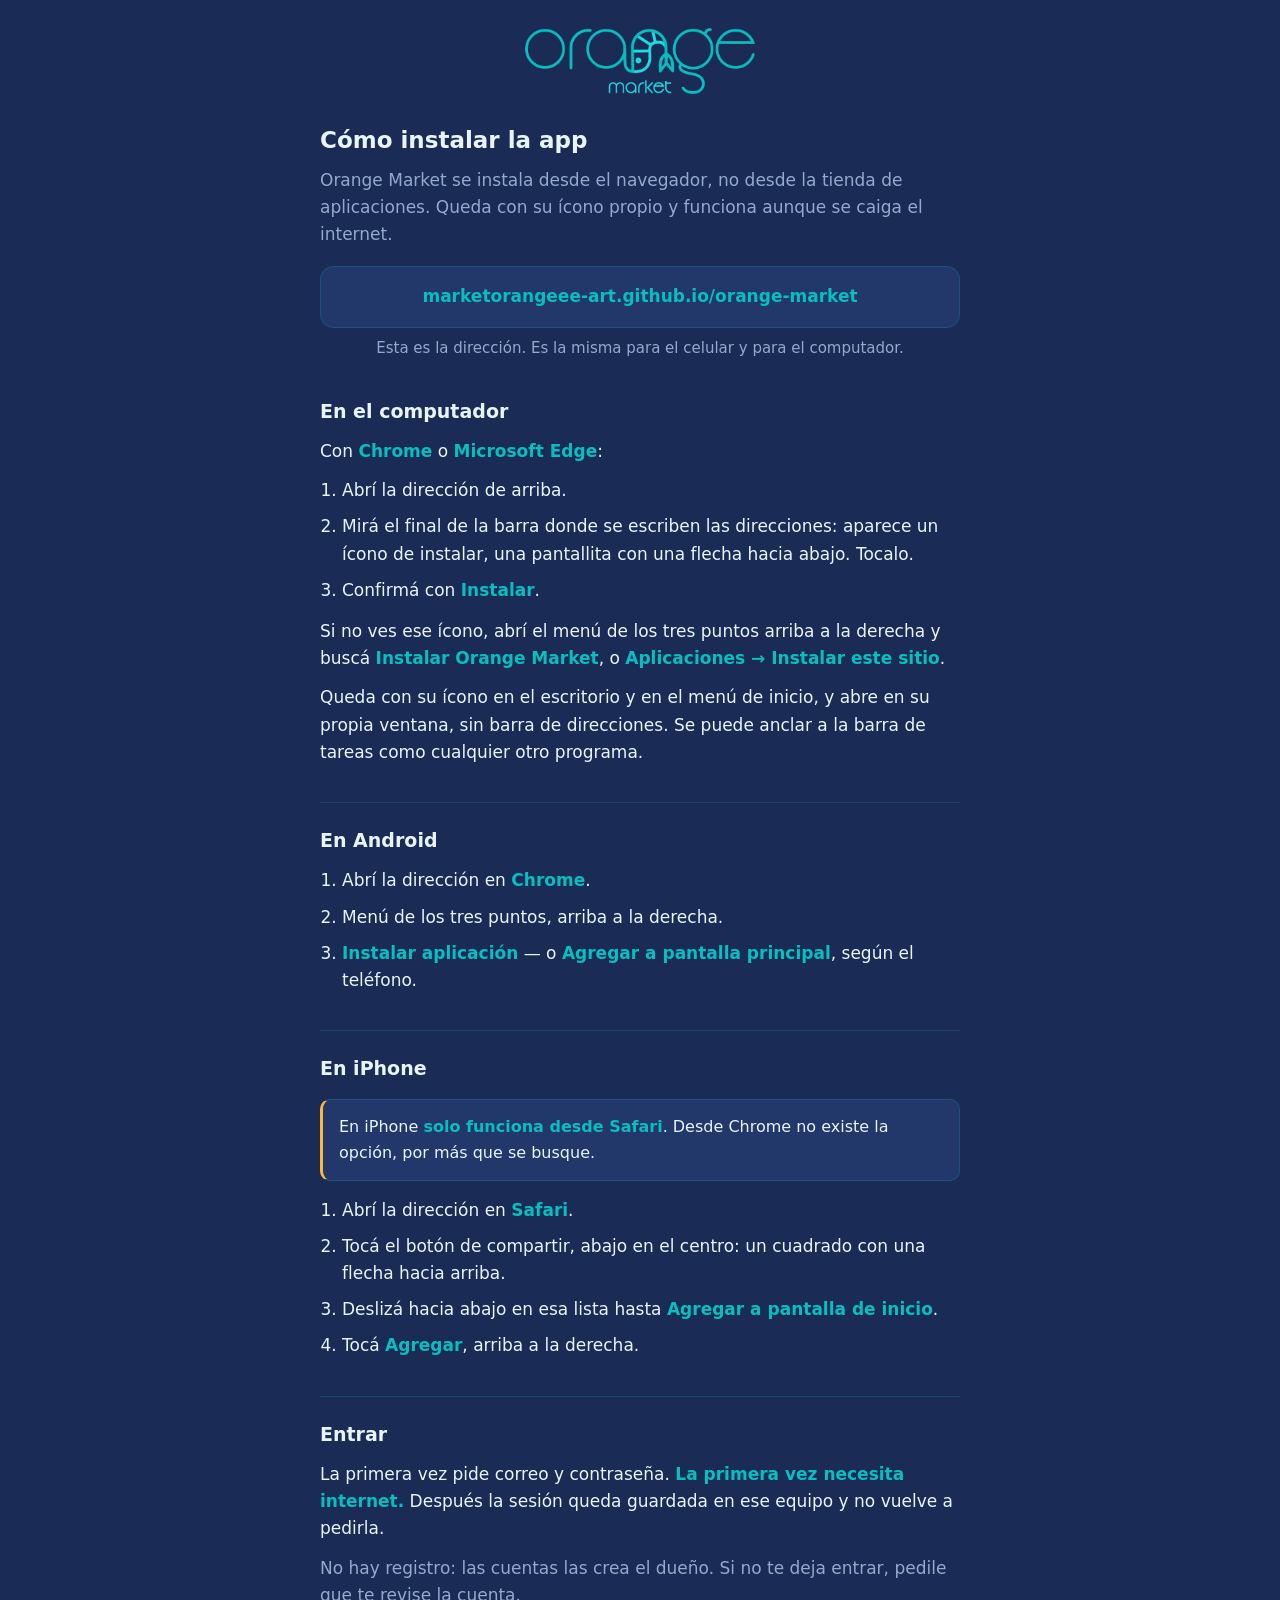
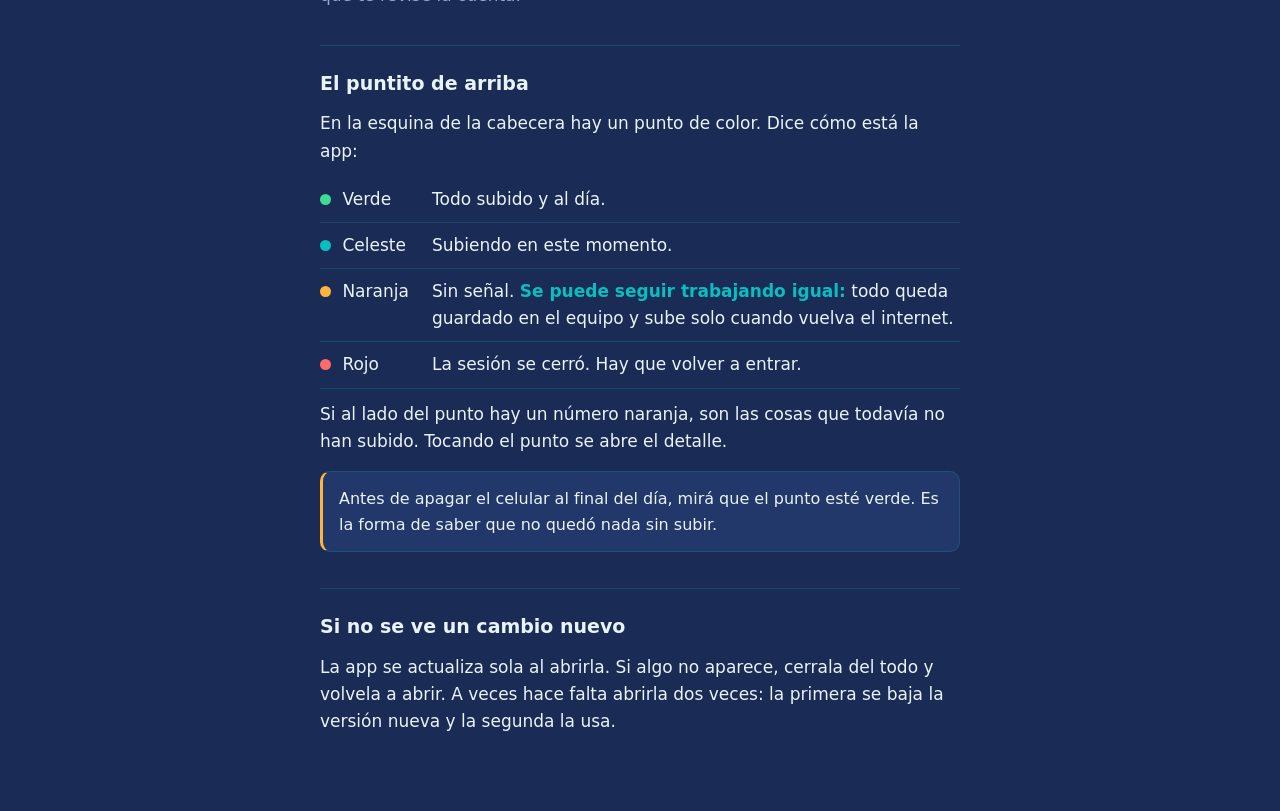
==== guia.html @ 45c885ec "Guia de instalacion, y el SDK de Supabase al repositorio El SDK se bajaba de un CDN. Ahora vive en j" ====
<!doctype html>
<html lang="es-CO">
<head>
<meta charset="utf-8">
<meta name="viewport" content="width=device-width, initial-scale=1, viewport-fit=cover">
<title>Orange Market · Cómo instalar la app</title>
<meta name="theme-color" content="#1a2b56">
<link rel="icon" href="assets/icono-192.png">
<style>
  :root {
    --fondo: #1a2b56;
    --fondo-2: #22376a;
    --linea: rgba(8, 190, 191, .20);
    --marca: #08bebf;
    --texto: #e8f4f8;
    --texto-2: #93aacb;
    --alerta: #ffb53d;
  }

  * { box-sizing: border-box; margin: 0; padding: 0; }

  body {
    background: var(--fondo);
    color: var(--texto);
    font: 17px/1.6 system-ui, -apple-system, "Segoe UI", Roboto, sans-serif;
    padding: 28px 18px 64px;
  }

  main { max-width: 640px; margin: 0 auto; }

  .logo { width: 100%; max-width: 230px; display: block; margin: 0 auto 28px; }

  h1 { font-size: 23px; margin-bottom: 8px; }
  h2 {
    font-size: 19px;
    margin: 36px 0 12px;
    padding-top: 22px;
    border-top: 1px solid var(--linea);
  }
  h2:first-of-type { border-top: 0; padding-top: 0; }

  p { margin-bottom: 12px; }
  .tenue { color: var(--texto-2); }

  .direccion {
    display: block;
    background: var(--fondo-2);
    border: 1px solid var(--linea);
    border-radius: 14px;
    padding: 16px;
    margin: 18px 0 8px;
    color: var(--marca);
    font-weight: 700;
    font-size: 17px;
    text-align: center;
    word-break: break-all;
    text-decoration: none;
  }

  ol { margin: 0 0 14px 22px; }
  li { margin-bottom: 9px; }

  .nota {
    background: var(--fondo-2);
    border: 1px solid var(--linea);
    border-left: 3px solid var(--alerta);
    border-radius: 10px;
    padding: 14px 16px;
    margin: 16px 0;
    font-size: 16px;
  }

  .punto {
    display: inline-block;
    width: 11px;
    height: 11px;
    border-radius: 50%;
    margin-right: 6px;
    vertical-align: baseline;
  }

  table { width: 100%; border-collapse: collapse; margin: 12px 0; }
  td { padding: 9px 0; border-bottom: 1px solid var(--linea); vertical-align: top; }
  td:first-child { width: 112px; white-space: nowrap; }

  b { color: var(--marca); }
</style>
</head>
<body>
<main>

  <img class="logo" src="assets/logo.png" alt="Orange Market">

  <h1>Cómo instalar la app</h1>
  <p class="tenue">
    Orange Market se instala desde el navegador, no desde la tienda de
    aplicaciones. Queda con su ícono propio y funciona aunque se caiga el
    internet.
  </p>

  <a class="direccion" href="https://marketorangeee-art.github.io/orange-market/">
    marketorangeee-art.github.io/orange-market
  </a>
  <p class="tenue" style="text-align:center;font-size:15px">
    Esta es la dirección. Es la misma para el celular y para el computador.
  </p>


  <h2>En el computador</h2>
  <p>Con <b>Chrome</b> o <b>Microsoft Edge</b>:</p>
  <ol>
    <li>Abrí la dirección de arriba.</li>
    <li>Mirá el final de la barra donde se escriben las direcciones: aparece un
      ícono de instalar, una pantallita con una flecha hacia abajo. Tocalo.</li>
    <li>Confirmá con <b>Instalar</b>.</li>
  </ol>
  <p>
    Si no ves ese ícono, abrí el menú de los tres puntos arriba a la derecha y
    buscá <b>Instalar Orange Market</b>, o <b>Aplicaciones → Instalar este sitio</b>.
  </p>
  <p>
    Queda con su ícono en el escritorio y en el menú de inicio, y abre en su
    propia ventana, sin barra de direcciones. Se puede anclar a la barra de
    tareas como cualquier otro programa.
  </p>


  <h2>En Android</h2>
  <ol>
    <li>Abrí la dirección en <b>Chrome</b>.</li>
    <li>Menú de los tres puntos, arriba a la derecha.</li>
    <li><b>Instalar aplicación</b> — o <b>Agregar a pantalla principal</b>,
      según el teléfono.</li>
  </ol>


  <h2>En iPhone</h2>
  <div class="nota">
    En iPhone <b>solo funciona desde Safari</b>. Desde Chrome no existe la
    opción, por más que se busque.
  </div>
  <ol>
    <li>Abrí la dirección en <b>Safari</b>.</li>
    <li>Tocá el botón de compartir, abajo en el centro: un cuadrado con una
      flecha hacia arriba.</li>
    <li>Deslizá hacia abajo en esa lista hasta
      <b>Agregar a pantalla de inicio</b>.</li>
    <li>Tocá <b>Agregar</b>, arriba a la derecha.</li>
  </ol>


  <h2>Entrar</h2>
  <p>
    La primera vez pide correo y contraseña. <b>La primera vez necesita
    internet.</b> Después la sesión queda guardada en ese equipo y no vuelve a
    pedirla.
  </p>
  <p class="tenue">
    No hay registro: las cuentas las crea el dueño. Si no te deja entrar,
    pedile que te revise la cuenta.
  </p>


  <h2>El puntito de arriba</h2>
  <p>En la esquina de la cabecera hay un punto de color. Dice cómo está la app:</p>
  <table>
    <tr>
      <td><span class="punto" style="background:#3ddc97"></span> Verde</td>
      <td>Todo subido y al día.</td>
    </tr>
    <tr>
      <td><span class="punto" style="background:#08bebf"></span> Celeste</td>
      <td>Subiendo en este momento.</td>
    </tr>
    <tr>
      <td><span class="punto" style="background:#ffb53d"></span> Naranja</td>
      <td>Sin señal. <b>Se puede seguir trabajando igual:</b> todo queda
        guardado en el equipo y sube solo cuando vuelva el internet.</td>
    </tr>
    <tr>
      <td><span class="punto" style="background:#ff6b6b"></span> Rojo</td>
      <td>La sesión se cerró. Hay que volver a entrar.</td>
    </tr>
  </table>
  <p>
    Si al lado del punto hay un número naranja, son las cosas que todavía no
    han subido. Tocando el punto se abre el detalle.
  </p>
  <div class="nota">
    Antes de apagar el celular al final del día, mirá que el punto esté verde.
    Es la forma de saber que no quedó nada sin subir.
  </div>


  <h2>Si no se ve un cambio nuevo</h2>
  <p>
    La app se actualiza sola al abrirla. Si algo no aparece, cerrala del todo y
    volvela a abrir. A veces hace falta abrirla dos veces: la primera se baja
    la versión nueva y la segunda la usa.
  </p>

</main>
</body>
</html>
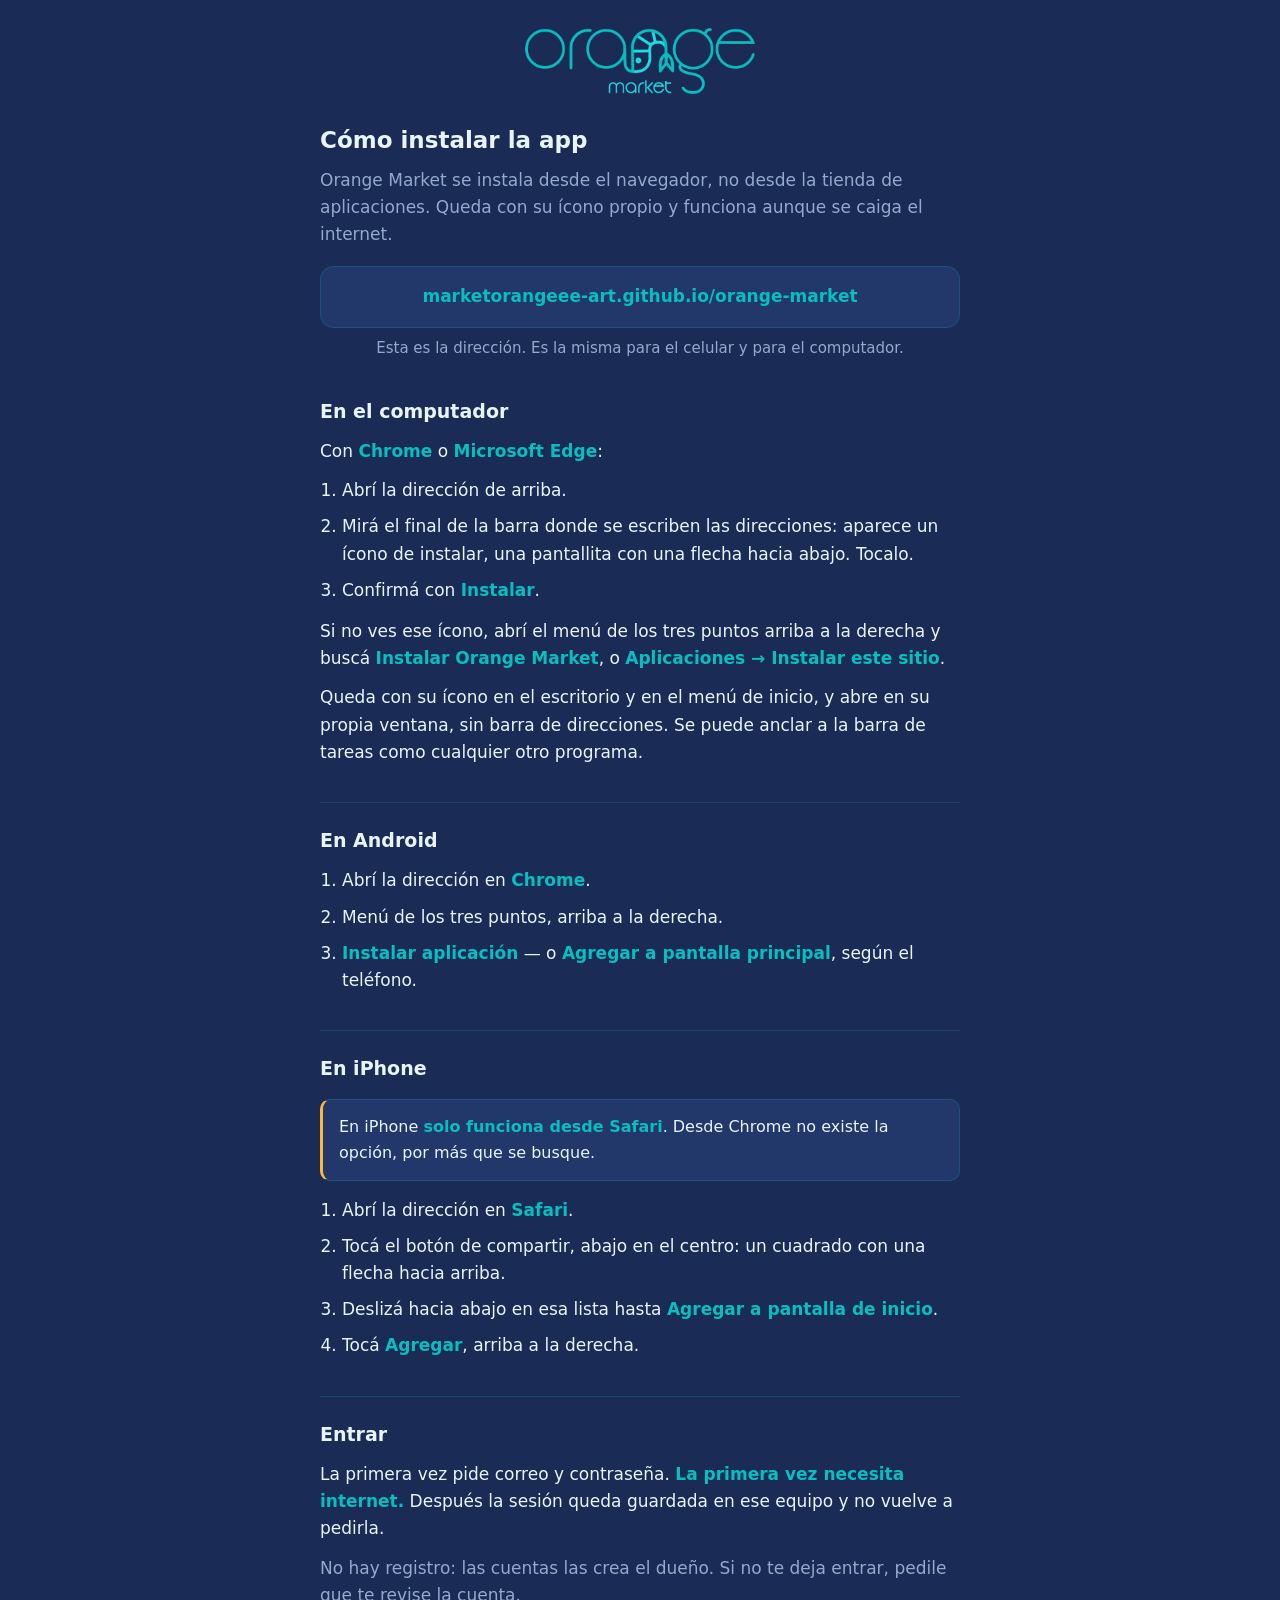
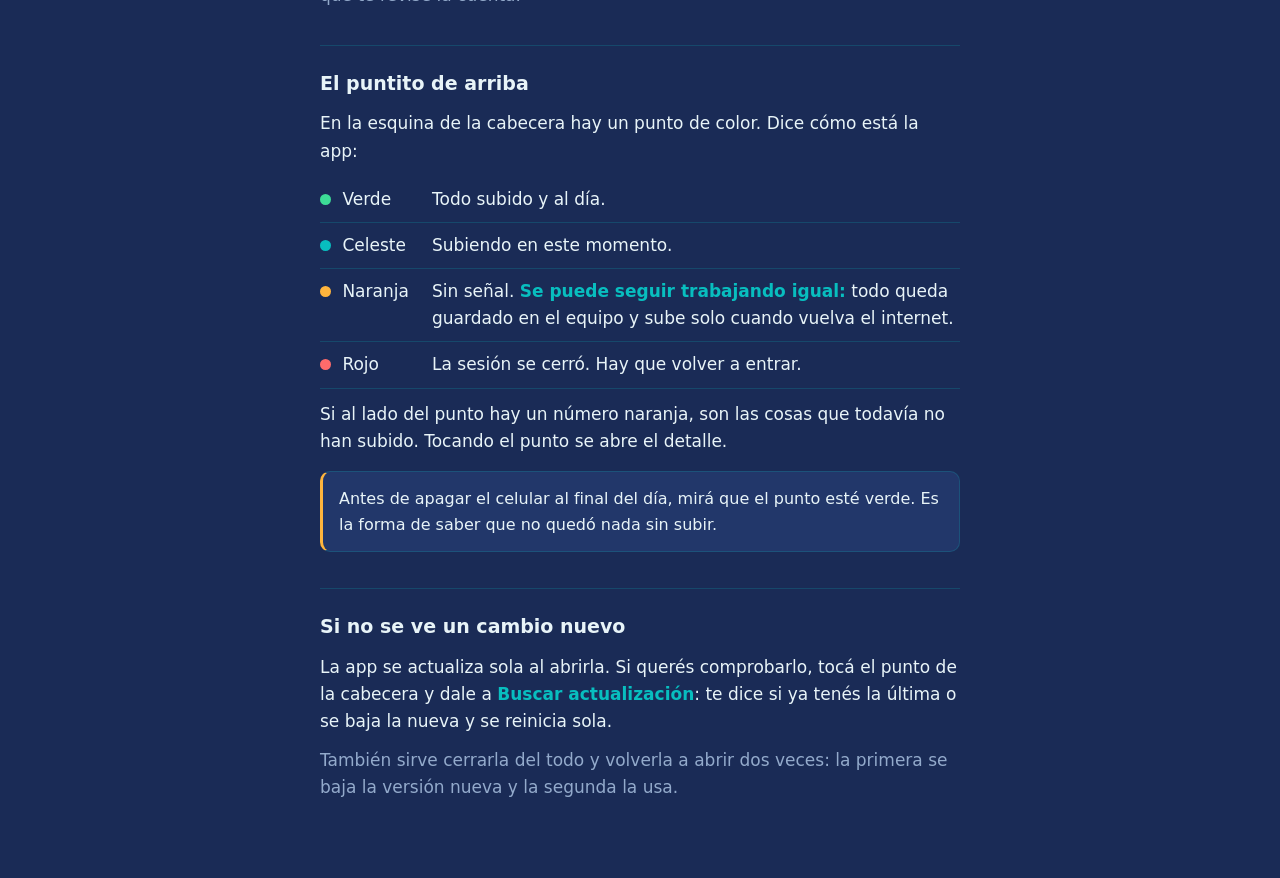
==== commit bb89eef5: "Botones para eliminar y anular, y buscar actualizacion Faltaba poder borrar: clientes, proveedores, " ====
--- a/guia.html
+++ b/guia.html
@@ -194,9 +194,13 @@
 
   <h2>Si no se ve un cambio nuevo</h2>
   <p>
-    La app se actualiza sola al abrirla. Si algo no aparece, cerrala del todo y
-    volvela a abrir. A veces hace falta abrirla dos veces: la primera se baja
-    la versión nueva y la segunda la usa.
+    La app se actualiza sola al abrirla. Si querés comprobarlo, tocá el punto
+    de la cabecera y dale a <b>Buscar actualización</b>: te dice si ya tenés la
+    última o se baja la nueva y se reinicia sola.
+  </p>
+  <p class="tenue">
+    También sirve cerrarla del todo y volverla a abrir dos veces: la primera se
+    baja la versión nueva y la segunda la usa.
   </p>
 
 </main>
